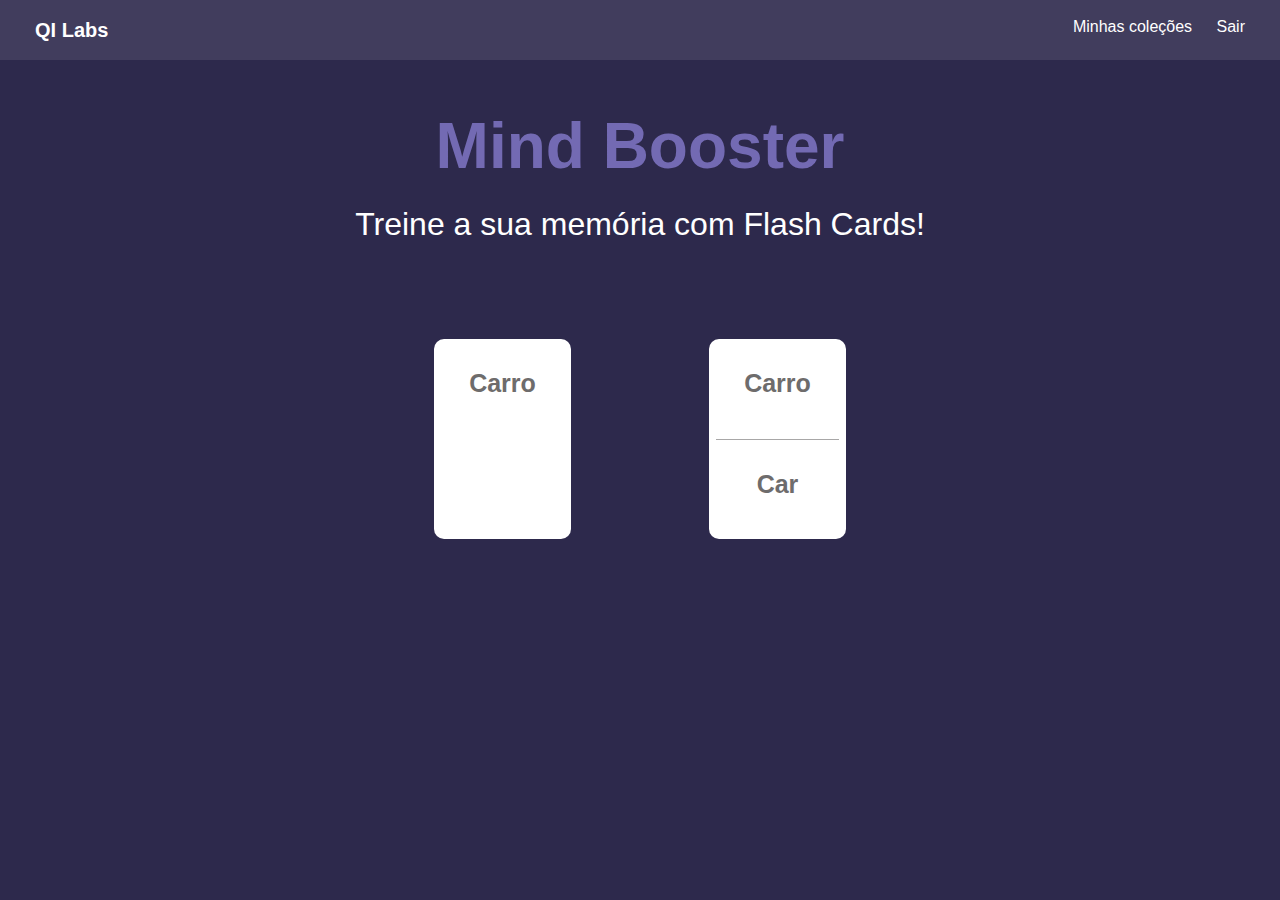
==== Projeto Programação Web 1/index.html @ 5f18c064 "Adicionada página index" ====
<!DOCTYPE html>
<html lang="pt-br">

<head>
    <meta charset="UTF-8">
    <meta http-equiv="X-UA-Compatible" content="IE=edge">
    <meta name="viewport" content="width=device-width, initial-scale=1.0">
    <link rel="stylesheet" href="https://cdn.jsdelivr.net/npm/bootstrap@4.0.0/dist/css/bootstrap.min.css"
        integrity="sha384-Gn5384xqQ1aoWXA+058RXPxPg6fy4IWvTNh0E263XmFcJlSAwiGgFAW/dAiS6JXm" crossorigin="anonymous">
    <link rel="stylesheet" href="css/style-index.css">
    <title>Editar Cartão</title>
</head>

<body>

    <header class="header">
        <div class="header__menu">
            <div>
                <span class="logo">QI Labs</span>
            </div>
            <div>
                <span class="minhas-colecoes">Minhas coleções</span>
                <span>Sair</span>
            </div>
        </div>
    </header>

    <main>
        <div class="container-principal">

            <div class="titulo">
                <h1>Mind Booster</h1>
                <h3>Treine a sua memória com Flash Cards!</h3>
            </div>

            <div class="container-cartoes">

                <div class="cartoes">

                    <div class="cartao">
                        <div class="cartao-frente">
                            <span>Carro</span>
                        </div>
                    </div>

                    <div class="cartao">
                        <div class="cartao-frente">
                            <span>Carro</span>
                        </div>
                        <div class="separacao"></div>
                        <div class="cartao-verso">
                            <span>Car</span>
                        </div>
                    </div>

                </div>

            </div>
        </div>
    </main>
</body>

</html>
---- Projeto Programação Web 1/css/style-index.css ----
body, html {
    background-color: #2d294c;
    color: white;
}

.header {
    background-color: #413d5d;
    vertical-align: middle;
    padding: 15px;
}

.header__menu {
    display: flex;
    justify-content: space-between;
    margin: 0 20px;
}

.logo {
    font-weight: bold;
    font-size: 20px;
}

.minhas-colecoes {
    margin-right: 20px;
}

.container-principal {
    margin-top: 2rem;
    margin-left: 30px;
    margin-right: 30px;
}


h1 {
    text-align: center;
    margin-top: 3rem;
    margin-bottom: 20px;
    color: #736ab3;
    font-size: 4rem;
    font-weight: 700;
}

h3 {
    text-align: center;
    font-size: 2rem;
    font-weight: 400;
}

.container-cartoes{
    width: 50%;
    margin: 0 auto;
}

.cartoes {
    display: flex;
    flex-direction: row;
    margin-top: 6rem;
    margin-left: 30px;
    margin-right: 30px;
}

.cartao {
    margin: 0 auto;
    background-color: white;
    color: black;
    border-radius: 10px;
    width: 25%;
    height: 200px;
    font-weight: bold;
    font-size: 25px;
    padding: 5px 0;
}

.cartao-frente, .cartao-verso {
    font-size: 25px;
    text-align: center;
    height: 50%;
    padding: 15%;
    color: rgb(110, 108, 108);
}

.separacao {
    border-bottom: 1px solid rgb(168, 167, 167);
    margin: 0 auto 5px auto;
    width: 90%;
}

.btn {
    background-color: #5e5796 !important;
    padding: 5px 20px;
    color: white;
}

#salvar {
    margin: 10px auto;
    padding-left: 30px;
    padding-right: 30px;
}
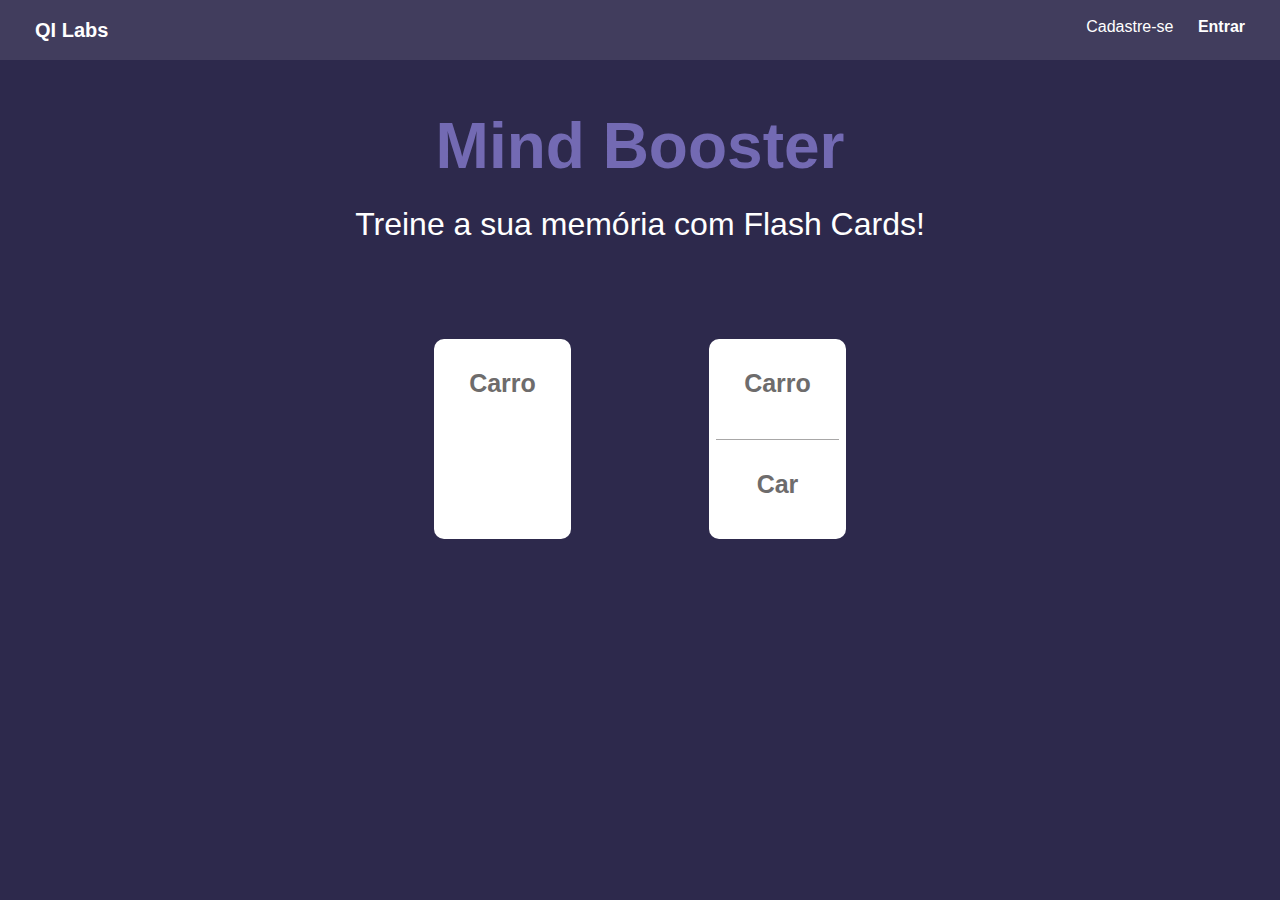
==== commit 53c17923: "Alteração na página index" ====
--- a/Projeto Programação Web 1/index.html
+++ b/Projeto Programação Web 1/index.html
@@ -8,7 +8,7 @@
     <link rel="stylesheet" href="https://cdn.jsdelivr.net/npm/bootstrap@4.0.0/dist/css/bootstrap.min.css"
         integrity="sha384-Gn5384xqQ1aoWXA+058RXPxPg6fy4IWvTNh0E263XmFcJlSAwiGgFAW/dAiS6JXm" crossorigin="anonymous">
     <link rel="stylesheet" href="css/style-index.css">
-    <title>Editar Cartão</title>
+    <title>Index</title>
 </head>
 
 <body>
@@ -19,8 +19,8 @@
                 <span class="logo">QI Labs</span>
             </div>
             <div>
-                <span class="minhas-colecoes">Minhas coleções</span>
-                <span>Sair</span>
+                <span>Cadastre-se</span>
+                <span class="entrar">Entrar</span>
             </div>
         </div>
     </header>
--- a/Projeto Programação Web 1/css/style-index.css
+++ b/Projeto Programação Web 1/css/style-index.css
@@ -15,13 +15,14 @@
     margin: 0 20px;
 }
 
+.entrar{
+    font-weight: bold;
+    margin-left: 20px;
+}
+
 .logo {
     font-weight: bold;
     font-size: 20px;
-}
-
-.minhas-colecoes {
-    margin-right: 20px;
 }
 
 .container-principal {
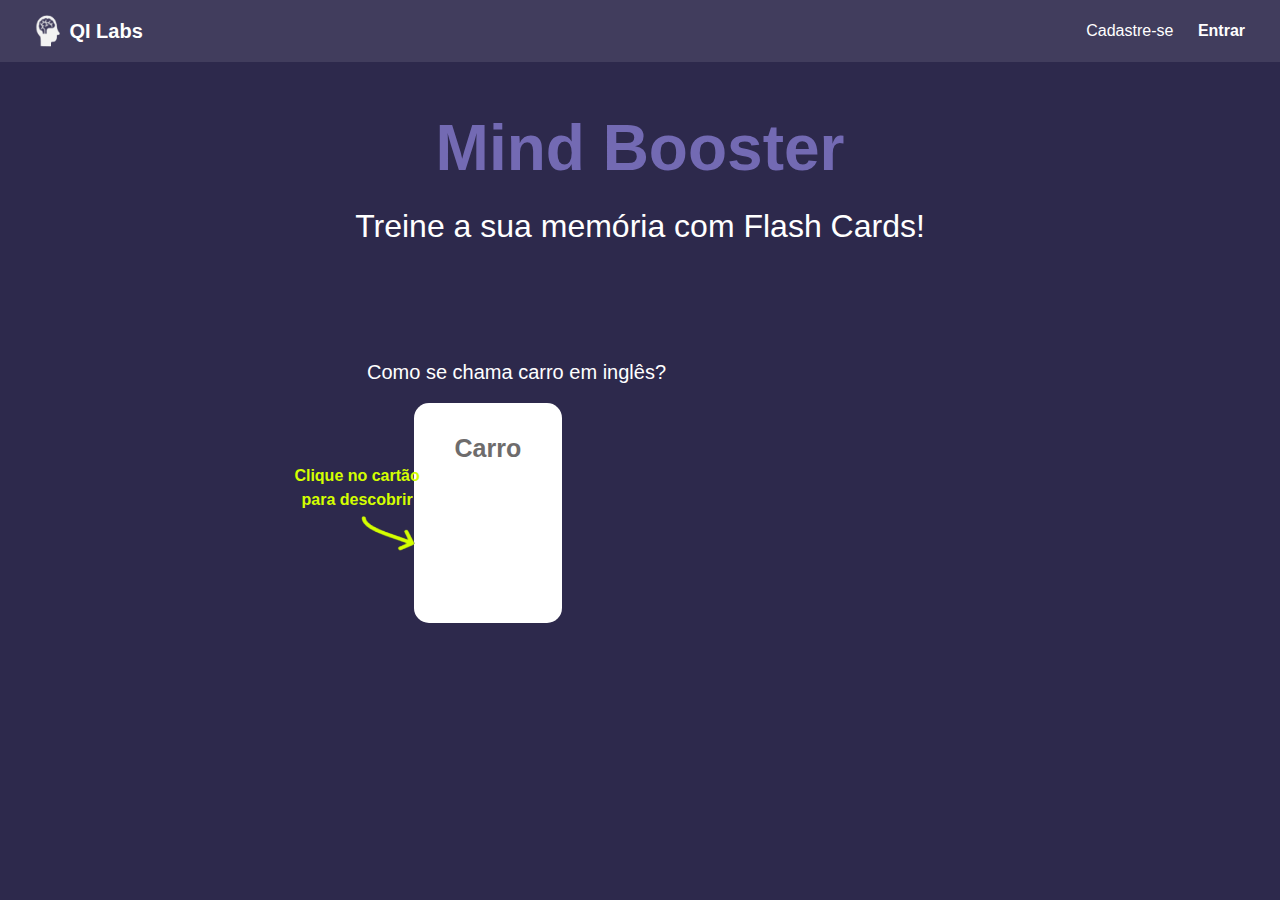
==== commit 66bce282: "Modificações no index" ====
--- a/Projeto Programação Web 1/index.html
+++ b/Projeto Programação Web 1/index.html
@@ -9,18 +9,20 @@
         integrity="sha384-Gn5384xqQ1aoWXA+058RXPxPg6fy4IWvTNh0E263XmFcJlSAwiGgFAW/dAiS6JXm" crossorigin="anonymous">
     <link rel="stylesheet" href="css/style-index.css">
     <title>Index</title>
+    <link rel="icon" type="image/x-icon" href="img/logo.png"> 
 </head>
 
 <body>
 
     <header class="header">
         <div class="header__menu">
-            <div>
-                <span class="logo">QI Labs</span>
+            <div class="logo">
+                <img src="img/logo.png" alt="Logo QI Labs">
+                <span>QI Labs</span>
             </div>
-            <div>
-                <span>Cadastre-se</span>
-                <span class="entrar">Entrar</span>
+            <div class="opcoes">
+                <a href="cadastro.html">Cadastre-se</a>
+                <a class="entrar" href="login.html">Entrar</a>
             </div>
         </div>
     </header>
@@ -35,21 +37,35 @@
 
             <div class="container-cartoes">
 
+                <p class="cartao-p">Como se chama carro em inglês?</p>
+                
                 <div class="cartoes">
-
-                    <div class="cartao">
-                        <div class="cartao-frente">
-                            <span>Carro</span>
+                   
+                    <div id="cartao-clicavel" class="div-cartao">
+                        <div class="clicar">
+                            <span>Clique no cartão <br> para descobrir</span>
+                            <img src="img/seta-clicar.png" alt="">
+                        </div>
+                        <div class="cartao">
+                            <div class="cartao-frente">
+                                <span>Carro</span>
+                            </div>
                         </div>
                     </div>
 
-                    <div class="cartao">
-                        <div class="cartao-frente">
-                            <span>Carro</span>
-                        </div>
-                        <div class="separacao"></div>
-                        <div class="cartao-verso">
-                            <span>Car</span>
+                    <div class="cartao-seta nao-visivel">
+                        <img class="seta" src="img/seta.png" alt="">
+                    </div>
+
+                    <div id="cartao-completo" class="div-cartao nao-visivel">
+                        <div class="cartao">
+                            <div class="cartao-frente">
+                                <span>Carro</span>
+                            </div>
+                            <div class="separacao"></div>
+                            <div class="cartao-verso">
+                                <span>Car</span>
+                            </div>
                         </div>
                     </div>
 
@@ -58,6 +74,23 @@
             </div>
         </div>
     </main>
+
+    <script>
+        var cartao = document.getElementById('cartao-clicavel');
+        cartao.addEventListener('click', function(){
+            var cartaoCompleto = document.getElementById('cartao-completo');
+            var seta = document.querySelector('.cartao-seta');
+            if(cartaoCompleto.classList.contains('nao-visivel')){
+                cartaoCompleto.classList.remove("nao-visivel");
+                seta.classList.remove("nao-visivel");
+            }else{
+                cartaoCompleto.classList.add("nao-visivel");
+                seta.classList.add("nao-visivel");
+            }
+            
+        });
+    </script>
+
 </body>
 
 </html>--- a/Projeto Programação Web 1/css/style-index.css
+++ b/Projeto Programação Web 1/css/style-index.css
@@ -15,14 +15,25 @@
     margin: 0 20px;
 }
 
+.logo > span{
+    font-weight: bold;
+    font-size: 20px;
+    margin-left: 5px;
+    vertical-align: middle;
+}
+
+.logo > img {
+    width: 25px;
+}
+
+.opcoes > a{
+    line-height: 2rem;
+    color: white;
+}
+
 .entrar{
     font-weight: bold;
     margin-left: 20px;
-}
-
-.logo {
-    font-weight: bold;
-    font-size: 20px;
 }
 
 .container-principal {
@@ -52,21 +63,50 @@
     margin: 0 auto;
 }
 
+.cartao-p{
+    margin-top: 7rem;
+    margin-left: 2rem;
+    font-size: 20px;
+    font-weight: 500;
+}
+
 .cartoes {
+    width: 100%;
     display: flex;
     flex-direction: row;
-    margin-top: 6rem;
     margin-left: 30px;
     margin-right: 30px;
+}
+
+.clicar{
+    color: #d4ff00;
+    position: absolute;
+    display: flex;
+    flex-direction: column;
+    left: 23%;
+    text-align: center;
+    font-weight: bold;
+}
+
+.clicar > img{
+    width: 50%;
+    align-self: flex-end;
+}
+
+.div-cartao{
+    width: 70%;
+    display: flex;
+    flex-direction: column;
+    justify-content: center;
 }
 
 .cartao {
     margin: 0 auto;
     background-color: white;
     color: black;
-    border-radius: 10px;
-    width: 25%;
-    height: 200px;
+    border-radius: 15px;
+    width: 60%;
+    height: 220px;
     font-weight: bold;
     font-size: 25px;
     padding: 5px 0;
@@ -86,6 +126,22 @@
     width: 90%;
 }
 
+.seta{
+    width: 100%;
+    height: 30%;
+}
+
+.cartao-seta{
+    display: flex;
+    flex-direction: column;
+    justify-content: center;
+}
+
+.nao-visivel{
+    opacity: 0;
+    pointer-events: none;
+}
+
 .btn {
     background-color: #5e5796 !important;
     padding: 5px 20px;
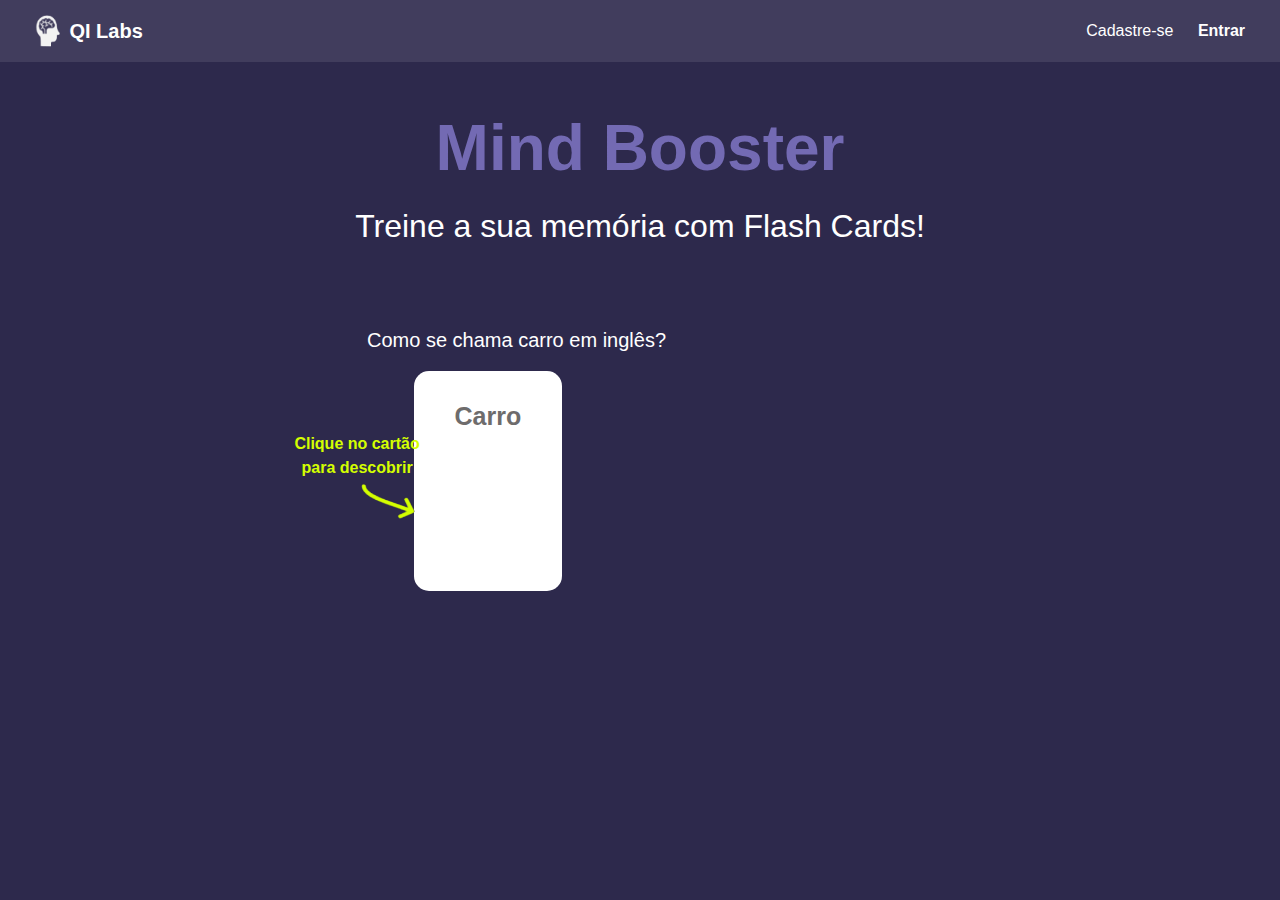
==== commit b0193519: "Adicionada função para editar as coleções em home" ====
--- a/Projeto Programação Web 1/index.html
+++ b/Projeto Programação Web 1/index.html
@@ -21,7 +21,7 @@
                 <span>QI Labs</span>
             </div>
             <div class="opcoes">
-                <a href="cadastro.html">Cadastre-se</a>
+                <a href="cadastre-se.html">Cadastre-se</a>
                 <a class="entrar" href="login.html">Entrar</a>
             </div>
         </div>
@@ -80,12 +80,18 @@
         cartao.addEventListener('click', function(){
             var cartaoCompleto = document.getElementById('cartao-completo');
             var seta = document.querySelector('.cartao-seta');
+            var cartaoP = document.querySelector('.cartao-p');
+            var clicar = document.querySelector('.clicar');
             if(cartaoCompleto.classList.contains('nao-visivel')){
                 cartaoCompleto.classList.remove("nao-visivel");
                 seta.classList.remove("nao-visivel");
+                cartaoP.classList.add("nao-visivel");
+                clicar.classList.add("nao-visivel");
             }else{
                 cartaoCompleto.classList.add("nao-visivel");
                 seta.classList.add("nao-visivel");
+                cartaoP.classList.remove("nao-visivel");
+                clicar.classList.remove("nao-visivel");
             }
             
         });
--- a/Projeto Programação Web 1/css/style-index.css
+++ b/Projeto Programação Web 1/css/style-index.css
@@ -64,7 +64,7 @@
 }
 
 .cartao-p{
-    margin-top: 7rem;
+    margin-top: 5rem;
     margin-left: 2rem;
     font-size: 20px;
     font-weight: 500;
